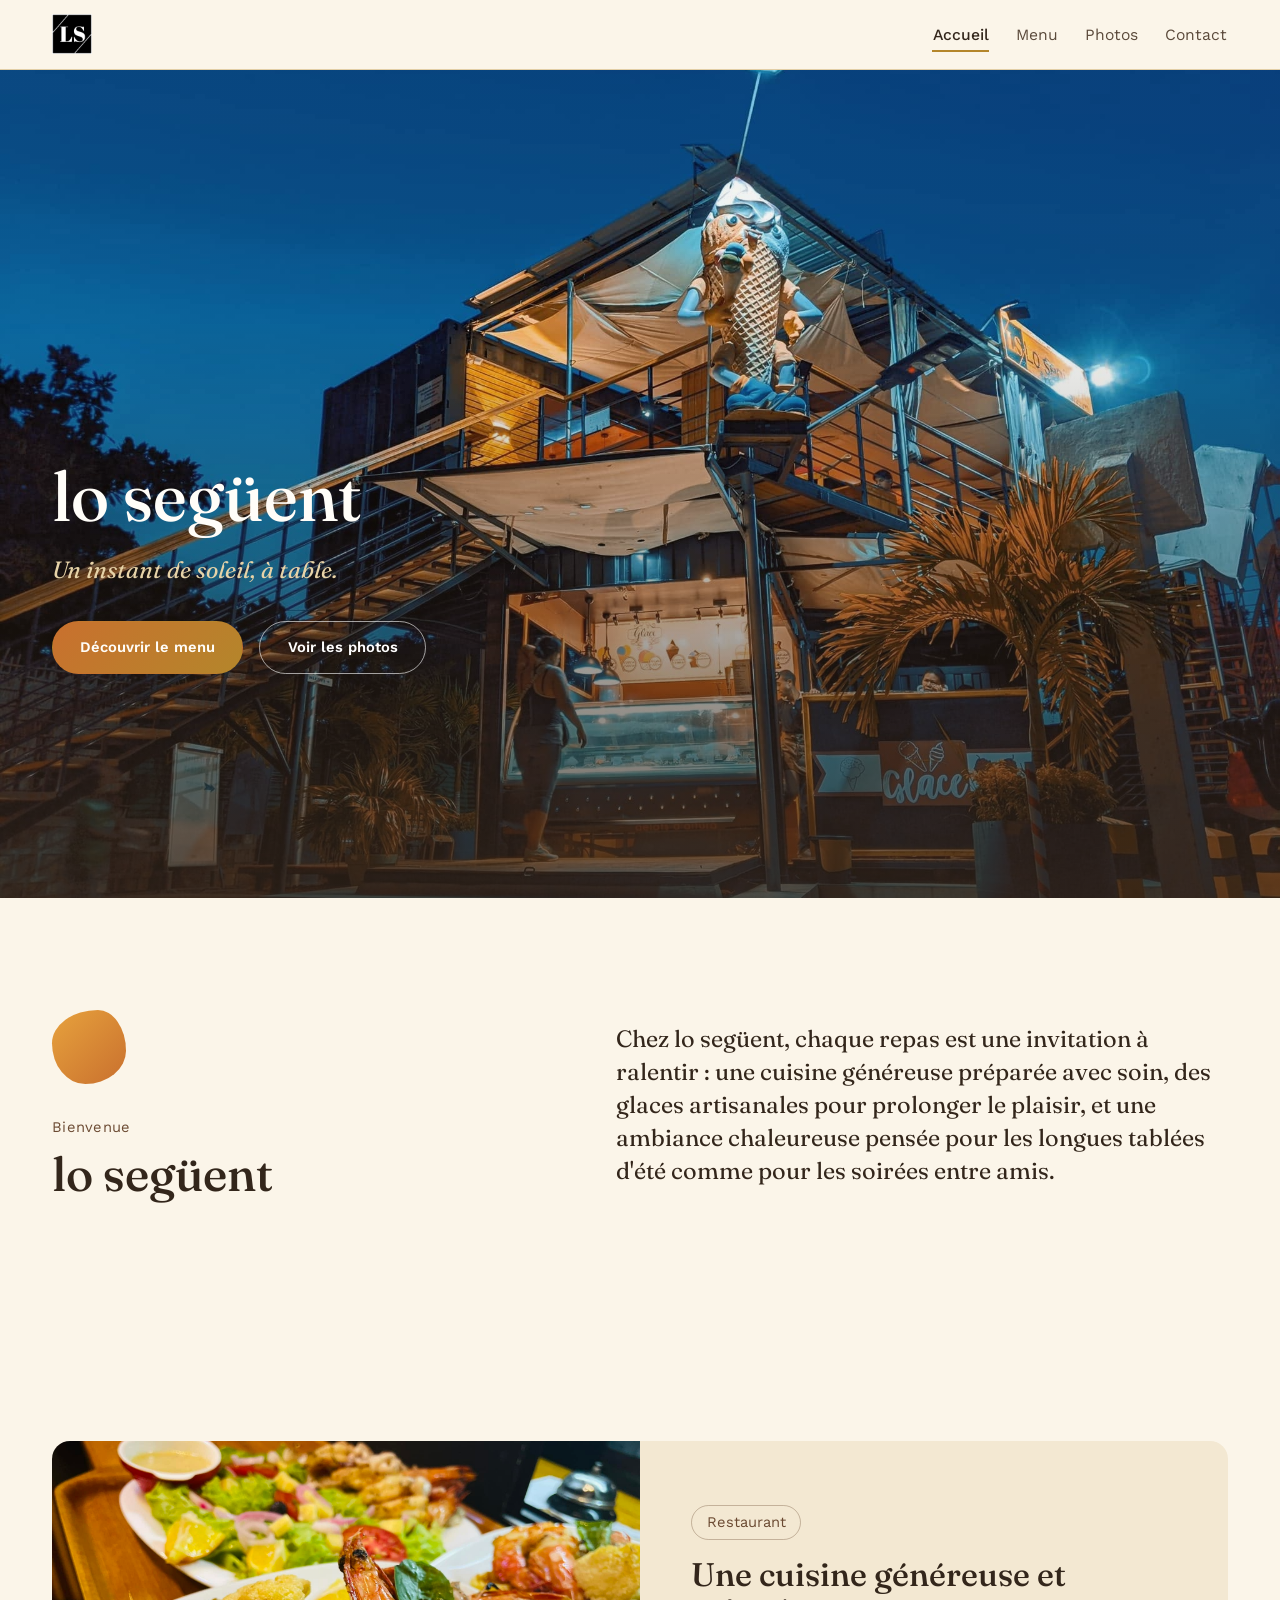
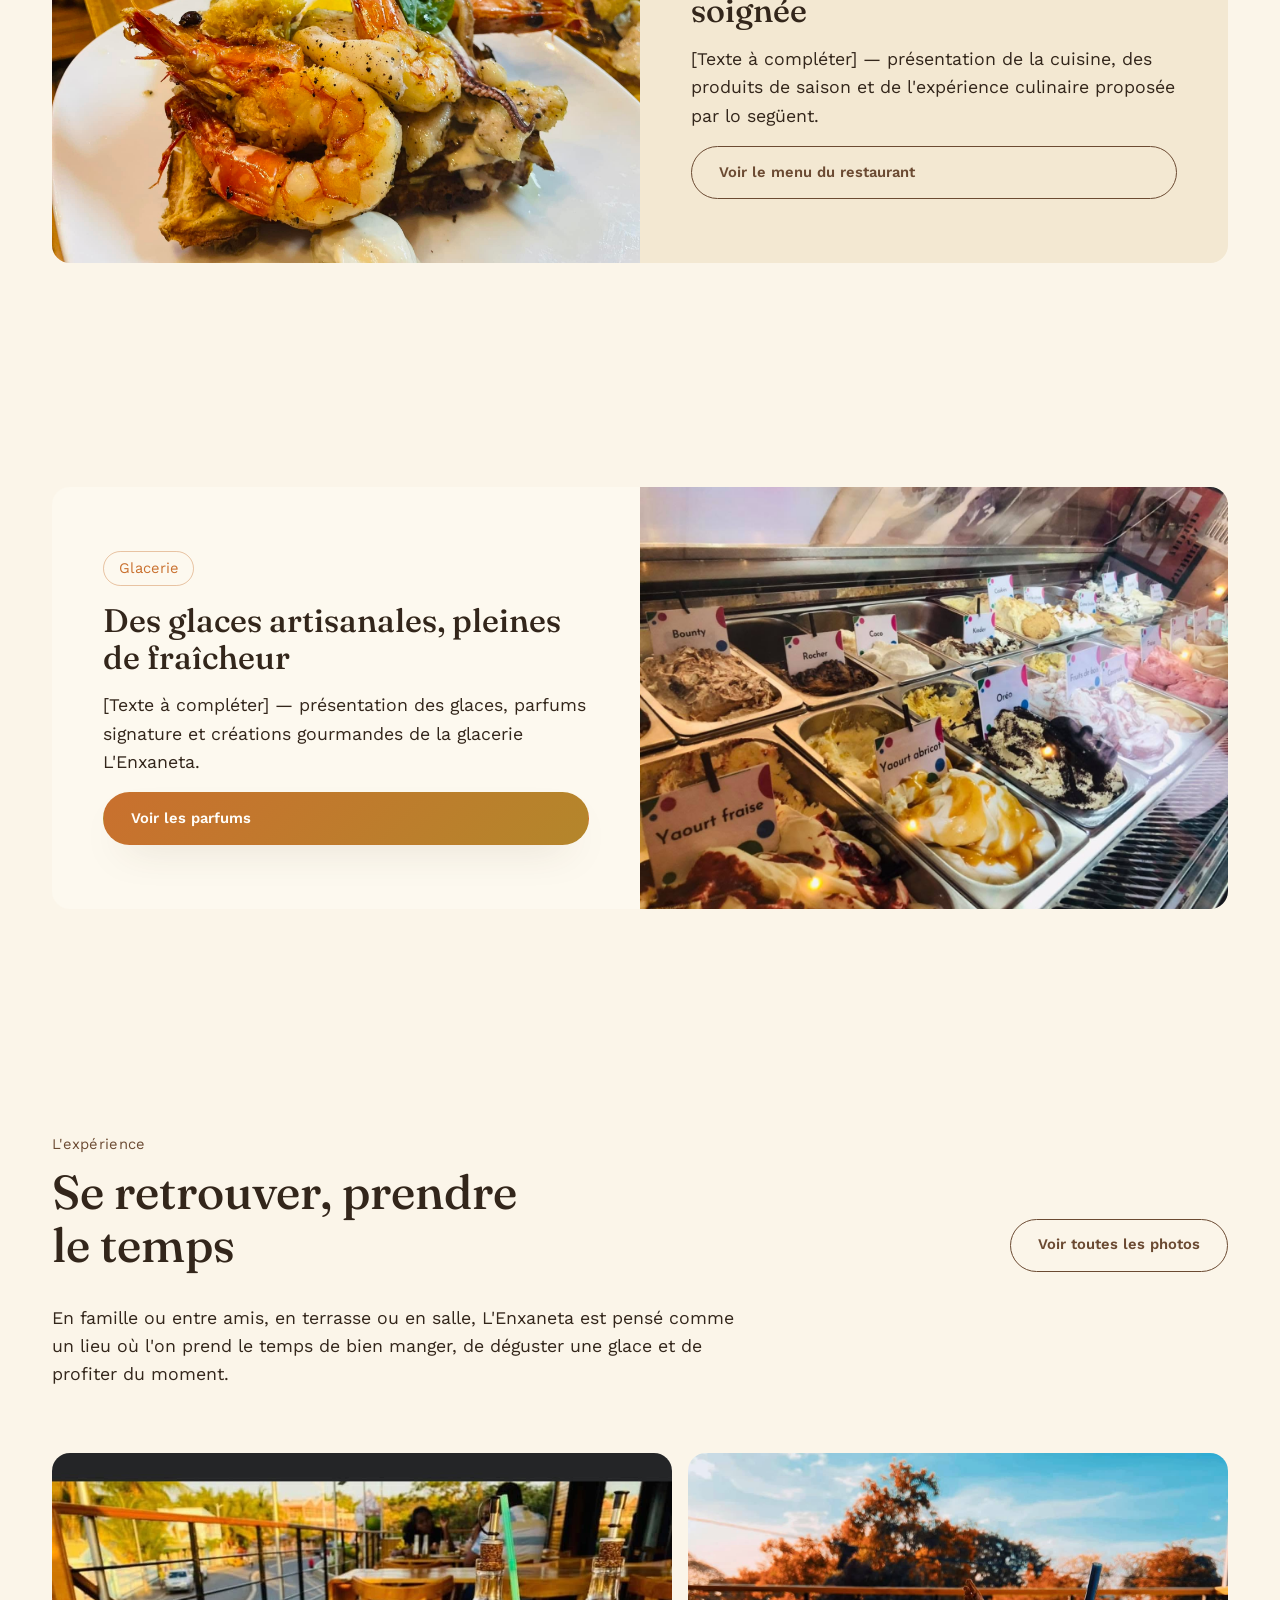
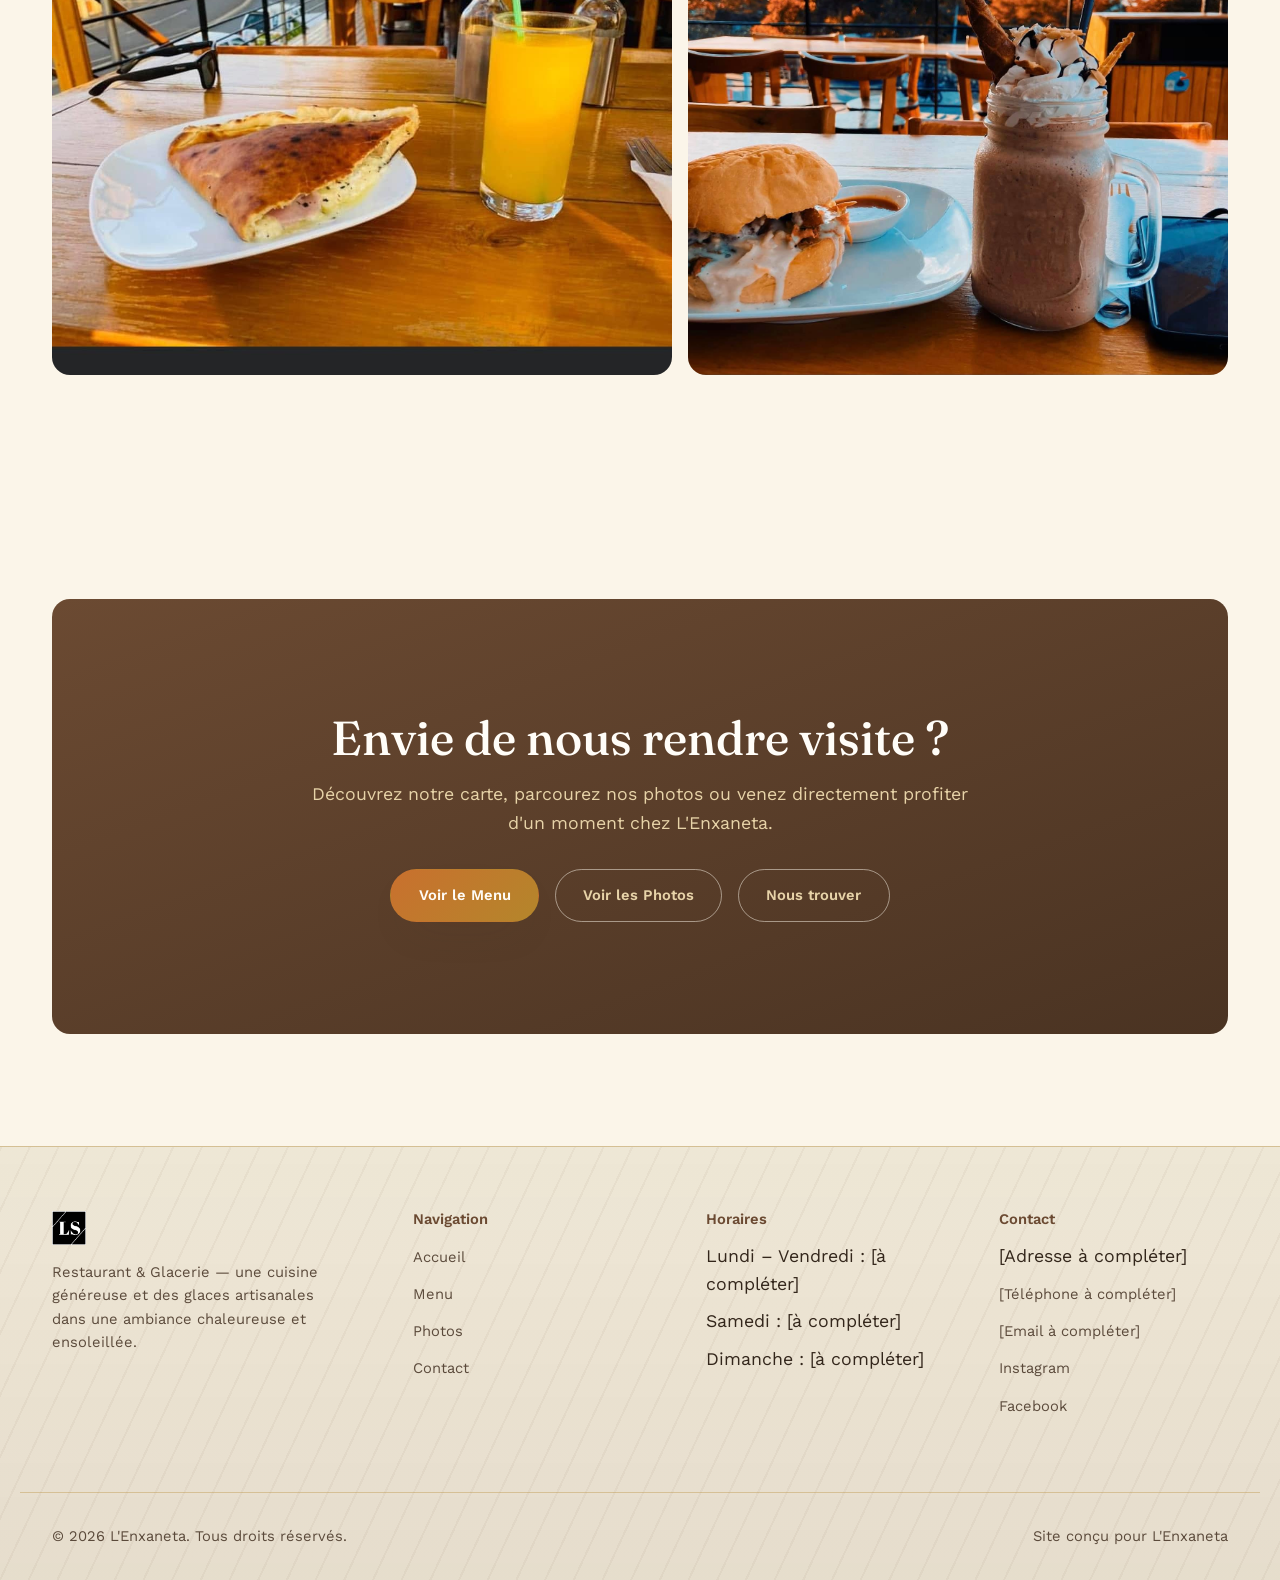
==== index.html @ 3615d5db "v1" ====
<!DOCTYPE html>
<html lang="fr">
<head>
  <meta charset="UTF-8">
  <meta name="viewport" content="width=device-width, initial-scale=1">
  <title>L'Enxaneta — Restaurant & Glacerie</title>
  <meta name="description" content="L'Enxaneta, restaurant et glacerie : cuisine généreuse, glaces artisanales et ambiance chaleureuse et ensoleillée.">
  <link rel="stylesheet" href="assets/css/base.css">
  <link rel="stylesheet" href="assets/css/components.css">
  <link rel="stylesheet" href="assets/css/animations.css">
</head>
<body>

  <div id="navbar"></div>

  <main>
    <div id="hero"></div>
    <div id="intro"></div>
    <div id="restaurantSection"></div>
    <div id="glacerieSection"></div>
    <div id="ambiance"></div>
    <div id="ctaFinal"></div>
  </main>

  <div id="footer"></div>

  <script src="assets/js/data.js"></script>
  <script src="assets/js/layout.js"></script>
  <script src="assets/js/main.js"></script>
  <script src="assets/js/home-render.js"></script>
</body>
</html>
---- assets/css/base.css ----
@import url('https://fonts.googleapis.com/css2?family=Fraunces:ital,opsz,wght@0,9..144,400;0,9..144,500;0,9..144,600;1,9..144,500&family=Work+Sans:wght@400;500;600&display=swap');

* { box-sizing: border-box; }
html { scroll-behavior: smooth; }

body {
  margin: 0;
  background: #FBF5E9;
  color: #33261B;
  font-family: "Work Sans", "Segoe UI", Helvetica, Arial, sans-serif;
  font-size: clamp(1rem, 0.95rem + 0.2vw, 1.125rem);
  line-height: 1.6;
  -webkit-font-smoothing: antialiased;
}

img { max-width: 100%; display: block; }

h1, h2, h3, h4 {
  font-family: "Fraunces", "Iowan Old Style", "Palatino Linotype", Georgia, serif;
  font-weight: 500;
  line-height: 1.12;
  margin: 0 0 1rem;
  color: #33261B;
}
h1 { font-size: clamp(2.8rem, 2.1rem + 2.8vw, 4.6rem); }
h2 { font-size: clamp(2.1rem, 1.7rem + 1.6vw, 3.1rem); }
h3 { font-size: clamp(1.6rem, 1.4rem + 0.8vw, 2.1rem); }
h4 { font-size: clamp(1.25rem, 1.15rem + 0.4vw, 1.5rem); }

p { margin: 0 0 1rem; max-width: 62ch; }
a { color: inherit; text-decoration: none; }

.container {
  max-width: 1240px;
  margin: 0 auto;
  padding: 0 2rem;
}

.eyebrow {
  font-family: "Work Sans", "Segoe UI", Helvetica, Arial, sans-serif;
  font-size: clamp(0.83rem, 0.8rem + 0.15vw, 0.95rem);
  color: #6B4A32;
  letter-spacing: 0.02em;
  margin-bottom: 0.5rem;
}

section { padding: 7rem 0; }
@media (max-width: 640px) {
  section { padding: 4rem 0; }
  .container { padding: 0 1.25rem; }
}

:focus-visible {
  outline: 2px solid #C9702E;
  outline-offset: 3px;
}

@media (prefers-reduced-motion: reduce) {
  *, *::before, *::after {
    animation-duration: 0.001ms !important;
    animation-iteration-count: 1 !important;
    transition-duration: 0.001ms !important;
    scroll-behavior: auto !important;
  }
}

/* =========================================================
   NAVBAR — pas de menu hamburger, liens toujours visibles
   ========================================================= */
.navbar {
  position: sticky;
  top: 0;
  z-index: 100;
  width: 100%;
  background: rgba(251, 245, 233, 0.86);
  backdrop-filter: blur(10px) saturate(1.1);
  border-bottom: 1px solid rgba(180, 134, 43, 0.35);
  transition: box-shadow 220ms cubic-bezier(.22,.61,.36,1), padding 220ms cubic-bezier(.22,.61,.36,1);
}
.navbar.is-scrolled { box-shadow: 0 10px 30px -18px rgba(74,51,34,0.4); }

.navbar__inner {
  max-width: 1240px;
  margin: 0 auto;
  padding: 0.9rem clamp(1rem, 3vw, 2rem);
  display: flex;
  align-items: center;
  justify-content: space-between;
  gap: clamp(0.75rem, 2vw, 2rem);
}

.navbar__logo img { height: clamp(30px, 4vw, 40px); width: auto; }
.navbar__logo { flex: 0 0 auto; }

.navbar__nav {
  display: flex;
  gap: clamp(0.6rem, 2vw, 2rem);
  list-style: none;
  margin: 0;
  padding: 0;
  flex-wrap: nowrap;
}

.navbar__nav a {
  position: relative;
  font-size: clamp(0.78rem, 1.4vw, 0.98rem);
  white-space: nowrap;
  padding: 0.3rem 0.05rem;
  color: #5B4A3B;
  transition: color 220ms cubic-bezier(.22,.61,.36,1);
}
.navbar__nav a::after {
  content: "";
  position: absolute;
  left: 0; right: 100%;
  bottom: -3px;
  height: 1.5px;
  background: #B4862B;
  transition: right 480ms cubic-bezier(.22,.61,.36,1);
}
.navbar__nav a:hover, .navbar__nav a:focus-visible { color: #33261B; }
.navbar__nav a:hover::after, .navbar__nav a:focus-visible::after,
.navbar__nav a.is-active::after { right: 0; }
.navbar__nav a.is-active { color: #33261B; font-weight: 500; }

@media (max-width: 480px) {
  .navbar__nav { gap: 0.55rem; }
  .navbar__nav a { font-size: 0.72rem; }
}

/* =========================================================
   FOOTER
   ========================================================= */
.footer {
  background:
    linear-gradient(180deg, rgba(74,51,34,0.04), rgba(74,51,34,0.09)),
    #F5EEDD;
  border-top: 1px solid rgba(180, 134, 43, 0.35);
  padding: 4rem 0 2rem;
  position: relative;
}
.footer::before {
  content: "";
  position: absolute; inset: 0;
  background: repeating-linear-gradient(115deg, rgba(107,74,50,0.05) 0 2px, transparent 2px 26px);
  pointer-events: none;
}
.footer__grid {
  display: grid;
  grid-template-columns: 1.3fr 1fr 1fr 1fr;
  gap: 4rem;
  position: relative;
}
@media (max-width: 800px) {
  .footer__grid { grid-template-columns: 1fr 1fr; gap: 2rem; }
}
@media (max-width: 480px) {
  .footer__grid { grid-template-columns: 1fr; }
}

.footer__logo img { height: 34px; margin-bottom: 1rem; }
.footer__blurb { color: #5B4A3B; font-size: clamp(0.83rem, 0.8rem + 0.15vw, 0.95rem); max-width: 32ch; }

.footer h4 {
  font-family: "Work Sans", "Segoe UI", Helvetica, Arial, sans-serif;
  font-size: clamp(0.83rem, 0.8rem + 0.15vw, 0.95rem);
  font-weight: 600;
  color: #6B4A32;
  margin-bottom: 0.9rem;
}
.footer ul { list-style: none; margin: 0; padding: 0; }
.footer li { margin-bottom: 0.55rem; }
.footer a { color: #5B4A3B; font-size: clamp(0.83rem, 0.8rem + 0.15vw, 0.95rem); transition: color 220ms; }
.footer a:hover { color: #C9702E; }

.footer__bottom {
  margin-top: 4rem;
  padding-top: 2rem;
  border-top: 1px solid rgba(180, 134, 43, 0.35);
  display: flex;
  justify-content: space-between;
  flex-wrap: wrap;
  gap: 0.5rem;
  font-size: clamp(0.83rem, 0.8rem + 0.15vw, 0.95rem);
  color: #5B4A3B;
  position: relative;
}
---- assets/css/components.css ----
/* =========================================================
   BOUTONS / CTA
   ========================================================= */
.btn {
  display: inline-flex;
  align-items: center;
  gap: 0.6rem;
  padding: 0.85rem 1.7rem;
  border-radius: 999px;
  font-family: "Work Sans", "Segoe UI", Helvetica, Arial, sans-serif;
  font-size: clamp(0.83rem, 0.8rem + 0.15vw, 0.95rem);
  font-weight: 600;
  border: 1px solid transparent;
  cursor: pointer;
  transition: transform 220ms cubic-bezier(.22,.61,.36,1), background 220ms cubic-bezier(.22,.61,.36,1), box-shadow 220ms cubic-bezier(.22,.61,.36,1);
}
.btn:hover { transform: translateY(-2px); }

.btn--solid {
  background: linear-gradient(135deg, #C9702E, #B4862B);
  color: #FFFDF8;
  box-shadow: 0 18px 40px -22px rgba(74, 51, 34, 0.35);
}
.btn--solid:hover { box-shadow: 0 22px 40px -18px rgba(201,112,46,0.55); }

.btn--outline {
  background: transparent;
  border-color: #6B4A32;
  color: #6B4A32;
}
.btn--outline:hover { background: #6B4A32; color: #FFFDF8; }

/* =========================================================
   HERO
   ========================================================= */
.hero {
  position: relative;
  min-height: min(92vh, 900px);
  display: flex;
  align-items: flex-end;
  overflow: hidden;
  padding-top: 0;
}
.hero__media {
  position: absolute; inset: 0;
  background-size: cover;
  background-position: center;
}
.hero__media::after {
  content: "";
  position: absolute; inset: 0;
  background: linear-gradient(0deg, rgba(51,38,27,0.75) 0%, rgba(51,38,27,0.28) 45%, rgba(51,38,27,0.05) 70%);
}
.hero__content {
  position: relative;
  z-index: 2;
  color: #FFFDF8;
  padding: 4rem 2rem 7rem;
  max-width: 1240px;
  margin: 0 auto;
  width: 100%;
}
.hero__logo {
  display: inline-block;
  margin-bottom: 2rem;
  padding: 0.55rem 1rem;
  border-radius: 10px;
  background: rgba(255, 253, 248, 0.88);
  backdrop-filter: blur(6px);
}
.hero__logo img { height: clamp(26px, 3.5vw, 40px); width: auto; display: block; }
.hero__title { font-size: clamp(2.8rem, 2.1rem + 2.8vw, 4.6rem); color: #FFFDF8; max-width: 14ch; }
.hero__tagline { font-size: clamp(1.25rem, 1.15rem + 0.4vw, 1.5rem); color: #E7D3A8; max-width: 34ch; margin-bottom: 2rem; font-family: "Fraunces", "Iowan Old Style", "Palatino Linotype", Georgia, serif; font-style: italic; font-weight: 400; }
.hero__actions { display: flex; gap: 1rem; flex-wrap: wrap; }

/* =========================================================
   INTRO / PRESENTATION
   ========================================================= */
.intro {
  display: grid;
  grid-template-columns: 0.9fr 1.1fr;
  gap: 4rem;
  align-items: center;
}
@media (max-width: 800px) { .intro { grid-template-columns: 1fr; } }
.intro__mark {
  width: 74px; height: 74px;
  border-radius: 62% 38% 55% 45% / 45% 55% 45% 55%;
  background: linear-gradient(135deg, #E7A23D, #C9702E);
  margin-bottom: 2rem;
}
.intro__text { font-size: clamp(1.25rem, 1.15rem + 0.4vw, 1.5rem); font-family: "Fraunces", "Iowan Old Style", "Palatino Linotype", Georgia, serif; font-weight: 400; line-height: 1.4; color: #33261B; }

/* =========================================================
   SECTIONS RESTAURANT / GLACERIE
   Identité proche, nuances distinctes
   ========================================================= */
.split {
  display: grid;
  grid-template-columns: 1fr 1fr;
  gap: 0;
  align-items: stretch;
  border-radius: 18px;
  overflow: hidden;
}
@media (max-width: 860px) { .split { grid-template-columns: 1fr; } }
.split--reverse { direction: rtl; }
.split--reverse > * { direction: ltr; }

.split__media { position: relative; min-height: 420px; background-size: cover; background-position: center; }
.split__text {
  padding: 4rem clamp(1.5rem, 4vw, 4rem);
  display: flex;
  flex-direction: column;
  justify-content: center;
}
.split__text--resto { background: #F3E8D2; }
.split__text--ice { background: #FDF9EF; }

.tag {
  display: inline-block;
  font-size: clamp(0.83rem, 0.8rem + 0.15vw, 0.95rem);
  color: #6B4A32;
  border: 1px solid rgba(107,74,50,0.35);
  border-radius: 999px;
  padding: 0.3rem 0.9rem;
  margin-bottom: 1rem;
  width: fit-content;
}
.tag--ice { color: #C9702E; border-color: rgba(201,112,46,0.4); }

/* =========================================================
   AMBIANCE — mosaïque asymétrique
   ========================================================= */
.mosaic {
  display: grid;
  grid-template-columns: 1.15fr 1fr;
  grid-template-rows: minmax(360px, 58vh);
  gap: 1rem;
}
.mosaic > div { border-radius: 18px; overflow: hidden; position: relative; }
.mosaic__img { width: 100%; height: 100%; background-size: cover; background-position: center; transition: transform 480ms cubic-bezier(.22,.61,.36,1); }
.mosaic > div:hover .mosaic__img { transform: scale(1.045); }
@media (max-width: 720px) {
  .mosaic { grid-template-columns: 1fr; grid-template-rows: 260px 260px; }
}

/* =========================================================
   CTA FINAL
   ========================================================= */
.cta-final {
  text-align: center;
  background: linear-gradient(160deg, #6B4A32, #4A3322);
  color: #FFFDF8;
  border-radius: 18px;
  padding: 7rem 2rem;
}
.cta-final h2 { color: #FFFDF8; }
.cta-final p { color: #E7D3A8; margin-left: auto; margin-right: auto; }
.cta-final .actions { display: flex; justify-content: center; gap: 1rem; flex-wrap: wrap; margin-top: 2rem; }
.cta-final .btn--outline { color: #E7D3A8; border-color: rgba(251,245,233,0.5); }
.cta-final .btn--outline:hover { background: #E7D3A8; color: #4A3322; }

/* =========================================================
   MENU — page
   ========================================================= */
.menu-tabs {
  display: flex;
  gap: 0.6rem;
  flex-wrap: wrap;
  margin-bottom: 4rem;
}
.menu-tab {
  padding: 0.6rem 1.3rem;
  border-radius: 999px;
  border: 1px solid rgba(107,74,50,0.3);
  font-size: clamp(0.83rem, 0.8rem + 0.15vw, 0.95rem);
  color: #5B4A3B;
  background: transparent;
  cursor: pointer;
  transition: all 220ms cubic-bezier(.22,.61,.36,1);
}
.menu-tab.is-active, .menu-tab:hover { background: #6B4A32; color: #FFFDF8; border-color: #6B4A32; }

.menu-category { margin-bottom: 7rem; }
.menu-category__head {
  display: flex;
  align-items: baseline;
  justify-content: space-between;
  border-bottom: 1px solid rgba(180, 134, 43, 0.35);
  padding-bottom: 1rem;
  margin-bottom: 2rem;
}
.menu-category__head p { margin: 0; color: #5B4A3B; font-size: clamp(0.83rem, 0.8rem + 0.15vw, 0.95rem); }

.menu-grid { display: grid; grid-template-columns: repeat(2, 1fr); gap: 0.5rem 2.5rem; }
@media (max-width: 720px) { .menu-grid { grid-template-columns: 1fr; } }

.menu-item {
  display: flex;
  gap: 1rem;
  padding: 1rem 0;
  border-bottom: 1px dashed rgba(107,74,50,0.22);
}
.menu-item__photo { width: 64px; height: 64px; border-radius: 6px; object-fit: cover; flex: 0 0 auto; }
.menu-item__body { flex: 1; min-width: 0; }
.menu-item__row { display: flex; justify-content: space-between; gap: 1rem; align-items: baseline; }
.menu-item__name { font-family: "Fraunces", "Iowan Old Style", "Palatino Linotype", Georgia, serif; font-size: clamp(1rem, 0.95rem + 0.2vw, 1.125rem); color: #33261B; }
.menu-item__price { font-family: "Fraunces", "Iowan Old Style", "Palatino Linotype", Georgia, serif; font-size: clamp(1rem, 0.95rem + 0.2vw, 1.125rem); color: #B4862B; white-space: nowrap; }
.menu-item__desc { color: #5B4A3B; font-size: clamp(0.83rem, 0.8rem + 0.15vw, 0.95rem); margin: 0.2rem 0 0; }

/* =========================================================
   GALERIE — page Photos
   ========================================================= */
.gallery {
  columns: 4 260px;
  column-gap: 1rem;
}
.gallery figure {
  margin: 0 0 1rem;
  break-inside: avoid;
  border-radius: 18px;
  overflow: hidden;
  position: relative;
  cursor: zoom-in;
}
.gallery img { width: 100%; display: block; transition: transform 480ms cubic-bezier(.22,.61,.36,1), filter 480ms cubic-bezier(.22,.61,.36,1); }
.gallery figure:hover img { transform: scale(1.04); }
.gallery figcaption {
  position: absolute; left: 0; right: 0; bottom: 0;
  padding: 1.6rem 1rem 0.8rem;
  background: linear-gradient(0deg, rgba(51,38,27,0.75), transparent);
  color: #FFFDF8;
  font-size: clamp(0.83rem, 0.8rem + 0.15vw, 0.95rem);
  opacity: 0;
  transform: translateY(6px);
  transition: all 220ms cubic-bezier(.22,.61,.36,1);
}
.gallery figure:hover figcaption { opacity: 1; transform: translateY(0); }

.lightbox {
  position: fixed; inset: 0; z-index: 200;
  background: rgba(51,38,27,0.92);
  display: none;
  align-items: center; justify-content: center;
  padding: 2rem;
}
.lightbox.is-open { display: flex; }
.lightbox img { max-width: min(90vw, 1100px); max-height: 85vh; border-radius: 6px; }
.lightbox__close {
  position: absolute; top: 2rem; right: 2rem;
  color: #FFFDF8; background: none; border: 1px solid rgba(255,255,255,0.4);
  border-radius: 999px; width: 42px; height: 42px; cursor: pointer; font-size: 1.1rem;
}

/* =========================================================
   CONTACT / INFOS
   ========================================================= */
.contact-grid { display: grid; grid-template-columns: 1fr 1fr; gap: 4rem; align-items: start; }
@media (max-width: 860px) { .contact-grid { grid-template-columns: 1fr; } }

.info-card {
  background: #FFFDF8;
  border: 1px solid rgba(180, 134, 43, 0.35);
  border-radius: 18px;
  padding: 2rem;
  margin-bottom: 2rem;
}
.info-card h3 { font-size: clamp(1.25rem, 1.15rem + 0.4vw, 1.5rem); margin-bottom: 0.8rem; }
.info-card dl { margin: 0; }
.info-card dt { font-size: clamp(0.83rem, 0.8rem + 0.15vw, 0.95rem); color: #6B4A32; margin-top: 0.7rem; }
.info-card dd { margin: 0.1rem 0 0; color: #33261B; }

.social-row { display: flex; gap: 0.8rem; margin-top: 1rem; flex-wrap: wrap; }
.social-row a {
  padding: 0.5rem 1rem;
  border: 1px solid rgba(107,74,50,0.3);
  border-radius: 999px;
  font-size: clamp(0.83rem, 0.8rem + 0.15vw, 0.95rem);
  transition: all 220ms;
}
.social-row a:hover { background: #6B4A32; color: #FFFDF8; }

.map-frame { border-radius: 18px; overflow: hidden; border: 1px solid rgba(180, 134, 43, 0.35); }

.hours-table { width: 100%; border-collapse: collapse; }
.hours-table td { padding: 0.4rem 0; border-bottom: 1px dashed rgba(107,74,50,0.2); font-size: clamp(0.83rem, 0.8rem + 0.15vw, 0.95rem); }
.hours-table td:last-child { text-align: right; color: #5B4A3B; }

.placeholder-note {
  font-size: clamp(0.83rem, 0.8rem + 0.15vw, 0.95rem);
  color: #C9702E;
  background: rgba(201,112,46,0.08);
  border: 1px dashed rgba(201,112,46,0.4);
  border-radius: 6px;
  padding: 0.7rem 1rem;
  margin-top: 1rem;
}
---- assets/css/animations.css ----
/* =========================================================
   ANIMATIONS — subtiles et premium uniquement
   ========================================================= */

[data-reveal] {
  opacity: 0;
  transform: translateY(18px);
  transition: opacity 900ms cubic-bezier(.22,.61,.36,1), transform 900ms cubic-bezier(.22,.61,.36,1);
}
[data-reveal].is-visible {
  opacity: 1;
  transform: translateY(0);
}

[data-reveal-group] > * { transition-delay: calc(var(--i, 0) * 90ms); }

.hero__logo, .hero__title, .hero__tagline, .hero__actions {
  opacity: 0;
  animation: hero-in 900ms cubic-bezier(.22,.61,.36,1) forwards;
}
.hero__logo { animation-delay: 80ms; }
.hero__title { animation-delay: 220ms; }
.hero__tagline { animation-delay: 380ms; }
.hero__actions { animation-delay: 520ms; }

@keyframes hero-in {
  from { opacity: 0; transform: translateY(14px); }
  to   { opacity: 1; transform: translateY(0); }
}

@media (prefers-reduced-motion: reduce) {
  [data-reveal] { opacity: 1; transform: none; }
  .hero__logo, .hero__title, .hero__tagline, .hero__actions { opacity: 1; animation: none; }
}
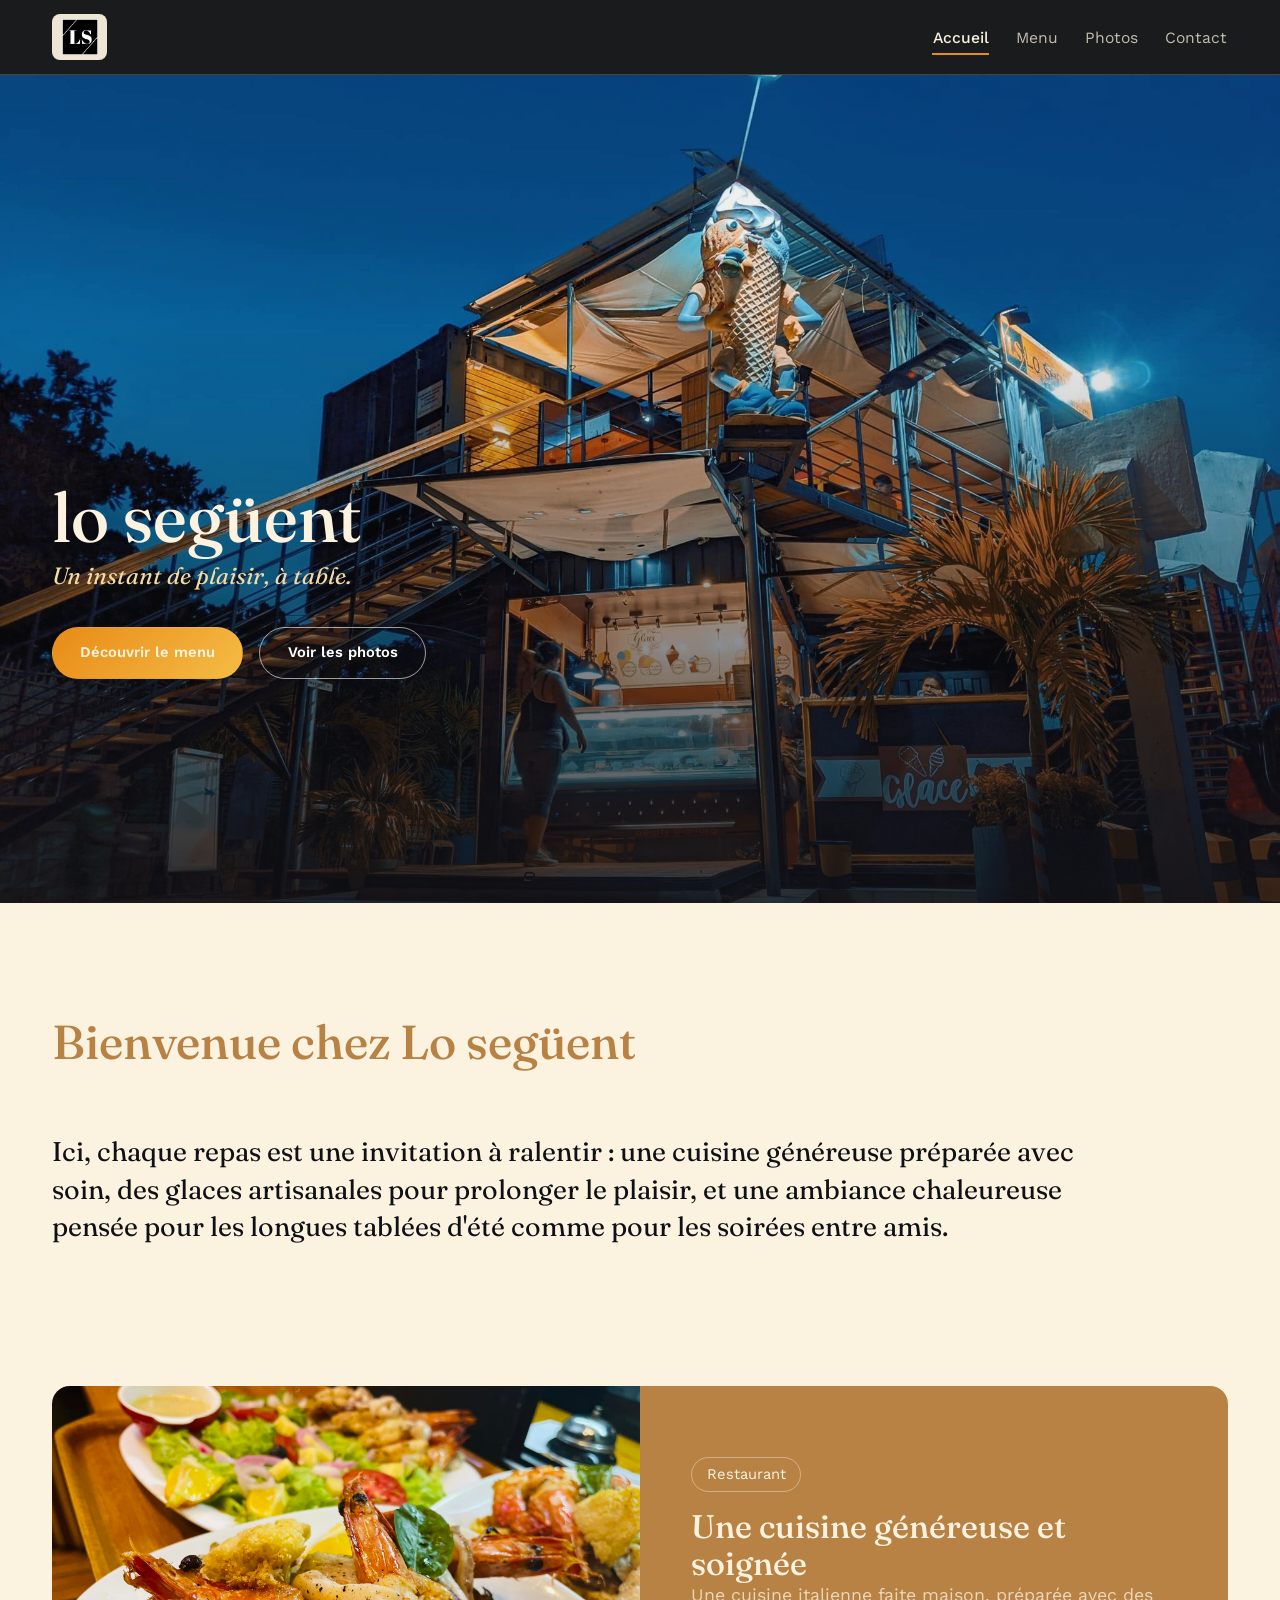
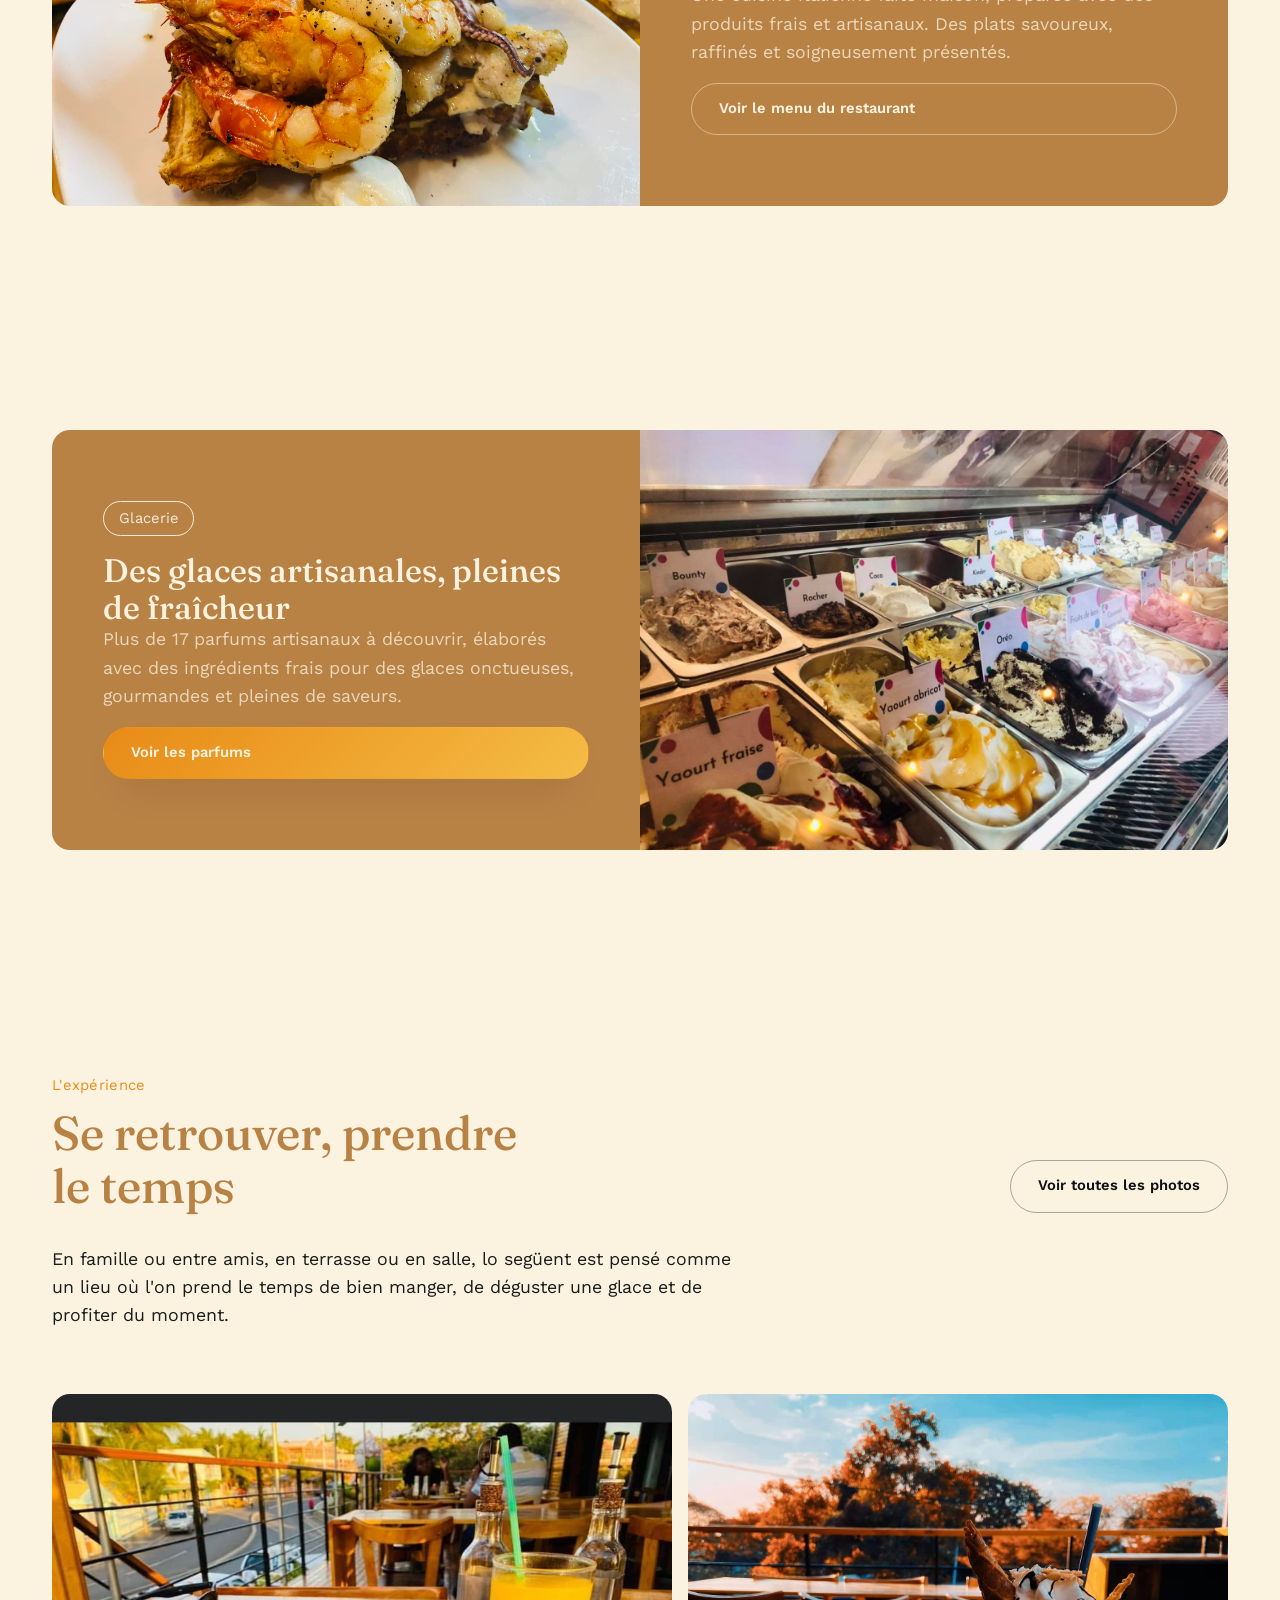
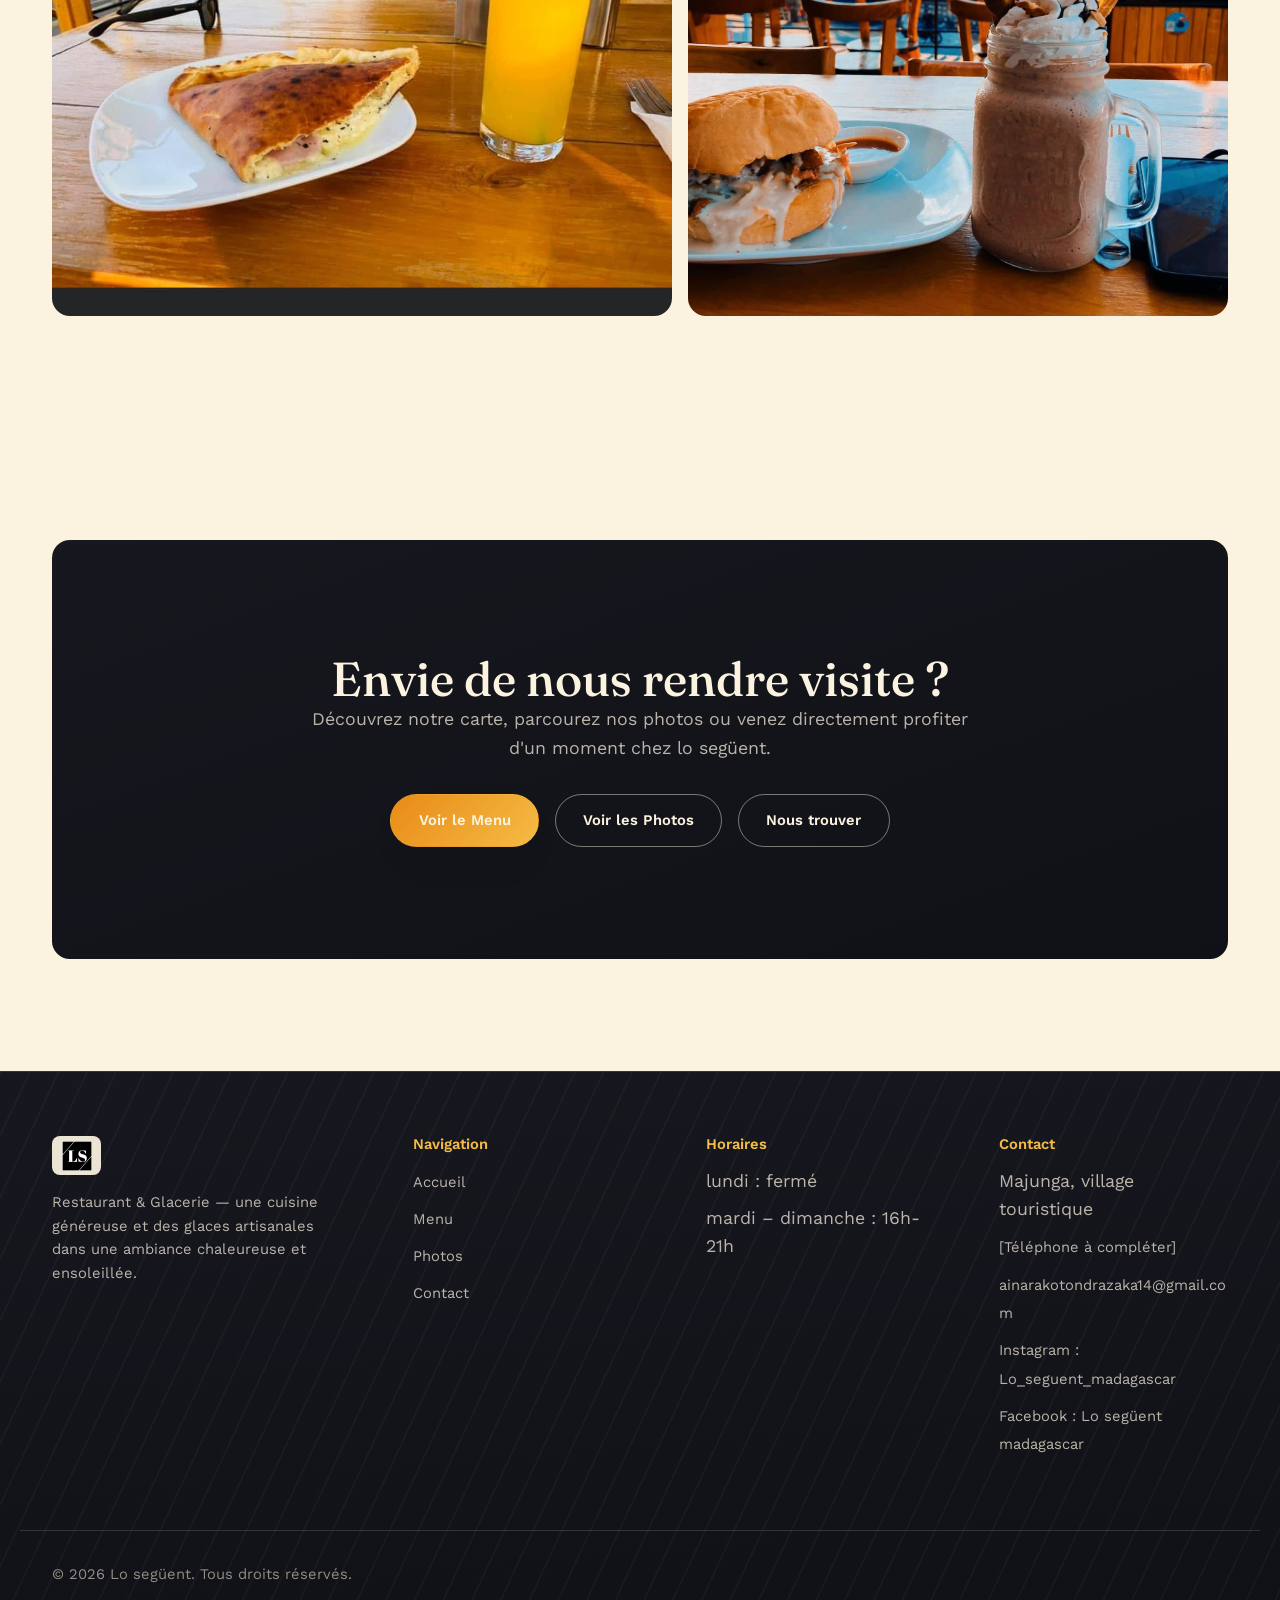
==== commit a8b292f1: "VF demo" ====
--- a/index.html
+++ b/index.html
@@ -3,8 +3,8 @@
 <head>
   <meta charset="UTF-8">
   <meta name="viewport" content="width=device-width, initial-scale=1">
-  <title>L'Enxaneta — Restaurant & Glacerie</title>
-  <meta name="description" content="L'Enxaneta, restaurant et glacerie : cuisine généreuse, glaces artisanales et ambiance chaleureuse et ensoleillée.">
+  <title>Lo següent— Restaurant & Glacerie</title>
+  <meta name="description" content="Lo següent, restaurant et glacerie : cuisine généreuse, glaces artisanales et ambiance chaleureuse et ensoleillée.">
   <link rel="stylesheet" href="assets/css/base.css">
   <link rel="stylesheet" href="assets/css/components.css">
   <link rel="stylesheet" href="assets/css/animations.css">
--- a/assets/css/base.css
+++ b/assets/css/base.css
@@ -1,45 +1,62 @@
 @import url('https://fonts.googleapis.com/css2?family=Fraunces:ital,opsz,wght@0,9..144,400;0,9..144,500;0,9..144,600;1,9..144,500&family=Work+Sans:wght@400;500;600&display=swap');
 
-* { box-sizing: border-box; }
-html { scroll-behavior: smooth; }
+/* =========================================================
+   PALETTE — répartition conseillée
+   ---------------------------------------------------------
+   45 %  Crème vanillé ....... #FBF3E0  (fond dominant)
+   25 %  Noir profond ........ #101116  (navbar, footer, hero,
+                                          CTA, panneau Restaurant)
+   20 %  Orange chaleureux ... #E88B17  (accent principal :
+                                          boutons, tags, liens)
+    7 %  Or doré ............. #F5BC45  (accent secondaire :
+                                          survols, dégradés)
+    3 %  Bleu glacier ........ #36B5D0  (touche rare, réservée
+                                          à la Glacerie)
+   ========================================================= */
+
+*, *::before, *::after { box-sizing: border-box; }
+html { scroll-behavior: smooth; overflow-x: hidden; }
 
 body {
   margin: 0;
-  background: #FBF5E9;
-  color: #33261B;
+  background: #FBF3E0;
+  color: #191B1C;
   font-family: "Work Sans", "Segoe UI", Helvetica, Arial, sans-serif;
   font-size: clamp(1rem, 0.95rem + 0.2vw, 1.125rem);
   line-height: 1.6;
   -webkit-font-smoothing: antialiased;
-}
-
-img { max-width: 100%; display: block; }
+  overflow-x: hidden;
+  width: 100%;
+}
+
+img, iframe, video, svg { max-width: 100%; display: block; }
 
 h1, h2, h3, h4 {
   font-family: "Fraunces", "Iowan Old Style", "Palatino Linotype", Georgia, serif;
   font-weight: 500;
   line-height: 1.12;
-  margin: 0 0 1rem;
-  color: #33261B;
+  margin: 0 0 0rem;
+  color: #B98245;
 }
 h1 { font-size: clamp(2.8rem, 2.1rem + 2.8vw, 4.6rem); }
 h2 { font-size: clamp(2.1rem, 1.7rem + 1.6vw, 3.1rem); }
 h3 { font-size: clamp(1.6rem, 1.4rem + 0.8vw, 2.1rem); }
 h4 { font-size: clamp(1.25rem, 1.15rem + 0.4vw, 1.5rem); }
 
-p { margin: 0 0 1rem; max-width: 62ch; }
-a { color: inherit; text-decoration: none; }
+p { margin: 0 0 1rem; max-width: 62ch; overflow-wrap: break-word; }
+a { color: inherit; text-decoration: none; overflow-wrap: break-word; }
 
 .container {
   max-width: 1240px;
   margin: 0 auto;
   padding: 0 2rem;
+  width: 100%;
 }
 
 .eyebrow {
   font-family: "Work Sans", "Segoe UI", Helvetica, Arial, sans-serif;
   font-size: clamp(0.83rem, 0.8rem + 0.15vw, 0.95rem);
-  color: #6B4A32;
+  color: #E88B17;
   letter-spacing: 0.02em;
   margin-bottom: 0.5rem;
 }
@@ -51,9 +68,14 @@
 }
 
 :focus-visible {
-  outline: 2px solid #C9702E;
+  outline: 2px solid #E88B17;
   outline-offset: 3px;
 }
+
+/* Patch : ces pages ont un style inline color:#5B4A3B codé en dur dans le
+   HTML (hérité d'un ancien thème), qui ne correspond plus à la palette
+   actuelle. On le surcharge ici puisque seuls les CSS sont à modifier. */
+p[style*="#5B4A3B"] { color: rgba(16,17,22,0.62) !important; }
 
 @media (prefers-reduced-motion: reduce) {
   *, *::before, *::after {
@@ -63,7 +85,6 @@
     scroll-behavior: auto !important;
   }
 }
-
 /* =========================================================
    NAVBAR — pas de menu hamburger, liens toujours visibles
    ========================================================= */
@@ -72,12 +93,12 @@
   top: 0;
   z-index: 100;
   width: 100%;
-  background: rgba(251, 245, 233, 0.86);
+  background: #191B1C;
   backdrop-filter: blur(10px) saturate(1.1);
-  border-bottom: 1px solid rgba(180, 134, 43, 0.35);
+  border-bottom: 1px solid rgba(245, 188, 69, 0.25);
   transition: box-shadow 220ms cubic-bezier(.22,.61,.36,1), padding 220ms cubic-bezier(.22,.61,.36,1);
 }
-.navbar.is-scrolled { box-shadow: 0 10px 30px -18px rgba(74,51,34,0.4); }
+.navbar.is-scrolled { box-shadow: 0 10px 30px -18px rgba(0,0,0,0.55); }
 
 .navbar__inner {
   max-width: 1240px;
@@ -89,8 +110,14 @@
   gap: clamp(0.75rem, 2vw, 2rem);
 }
 
-.navbar__logo img { height: clamp(30px, 4vw, 40px); width: auto; }
-.navbar__logo { flex: 0 0 auto; }
+.navbar__logo {
+  flex: 0 0 auto;
+  display: inline-flex;
+  padding: 0.3rem 0.6rem;
+  border-radius: 8px;
+  background: rgba(251, 243, 224, 0.94);
+}
+.navbar__logo img { height: clamp(26px, 3.6vw, 36px); width: auto; display: block; }
 
 .navbar__nav {
   display: flex;
@@ -106,7 +133,7 @@
   font-size: clamp(0.78rem, 1.4vw, 0.98rem);
   white-space: nowrap;
   padding: 0.3rem 0.05rem;
-  color: #5B4A3B;
+  color: rgba(251,243,224,0.75);
   transition: color 220ms cubic-bezier(.22,.61,.36,1);
 }
 .navbar__nav a::after {
@@ -115,13 +142,13 @@
   left: 0; right: 100%;
   bottom: -3px;
   height: 1.5px;
-  background: #B4862B;
+  background: #E88B17;
   transition: right 480ms cubic-bezier(.22,.61,.36,1);
 }
-.navbar__nav a:hover, .navbar__nav a:focus-visible { color: #33261B; }
+.navbar__nav a:hover, .navbar__nav a:focus-visible { color: #FBF3E0; }
 .navbar__nav a:hover::after, .navbar__nav a:focus-visible::after,
 .navbar__nav a.is-active::after { right: 0; }
-.navbar__nav a.is-active { color: #33261B; font-weight: 500; }
+.navbar__nav a.is-active { color: #FBF3E0; font-weight: 500; }
 
 @media (max-width: 480px) {
   .navbar__nav { gap: 0.55rem; }
@@ -132,17 +159,15 @@
    FOOTER
    ========================================================= */
 .footer {
-  background:
-    linear-gradient(180deg, rgba(74,51,34,0.04), rgba(74,51,34,0.09)),
-    #F5EEDD;
-  border-top: 1px solid rgba(180, 134, 43, 0.35);
+  background: linear-gradient(175deg, #17181F 0%, #101116 100%);
+  border-top: 1px solid rgba(245, 188, 69, 0.2);
   padding: 4rem 0 2rem;
   position: relative;
 }
 .footer::before {
   content: "";
   position: absolute; inset: 0;
-  background: repeating-linear-gradient(115deg, rgba(107,74,50,0.05) 0 2px, transparent 2px 26px);
+  background: repeating-linear-gradient(115deg, rgba(251,243,224,0.03) 0 2px, transparent 2px 26px);
   pointer-events: none;
 }
 .footer__grid {
@@ -151,6 +176,7 @@
   gap: 4rem;
   position: relative;
 }
+.footer__grid > * { min-width: 0; }
 @media (max-width: 800px) {
   .footer__grid { grid-template-columns: 1fr 1fr; gap: 2rem; }
 }
@@ -158,30 +184,37 @@
   .footer__grid { grid-template-columns: 1fr; }
 }
 
-.footer__logo img { height: 34px; margin-bottom: 1rem; }
-.footer__blurb { color: #5B4A3B; font-size: clamp(0.83rem, 0.8rem + 0.15vw, 0.95rem); max-width: 32ch; }
+.footer__logo {
+  display: inline-flex;
+  padding: 0.3rem 0.6rem;
+  border-radius: 8px;
+  background: rgba(251, 243, 224, 0.94);
+  margin-bottom: 1rem;
+}
+.footer__logo img { height: 30px; display: block; }
+.footer__blurb { color: rgba(251,243,224,0.72); font-size: clamp(0.83rem, 0.8rem + 0.15vw, 0.95rem); max-width: 32ch; }
 
 .footer h4 {
   font-family: "Work Sans", "Segoe UI", Helvetica, Arial, sans-serif;
   font-size: clamp(0.83rem, 0.8rem + 0.15vw, 0.95rem);
   font-weight: 600;
-  color: #6B4A32;
+  color: #F5BC45;
   margin-bottom: 0.9rem;
 }
 .footer ul { list-style: none; margin: 0; padding: 0; }
-.footer li { margin-bottom: 0.55rem; }
-.footer a { color: #5B4A3B; font-size: clamp(0.83rem, 0.8rem + 0.15vw, 0.95rem); transition: color 220ms; }
-.footer a:hover { color: #C9702E; }
+.footer li { margin-bottom: 0.55rem; color: rgba(251,243,224,0.72); word-break: break-word; }
+.footer a { color: rgba(251,243,224,0.72); font-size: clamp(0.83rem, 0.8rem + 0.15vw, 0.95rem); transition: color 220ms; word-break: break-word; }
+.footer a:hover { color: #E88B17; }
 
 .footer__bottom {
   margin-top: 4rem;
   padding-top: 2rem;
-  border-top: 1px solid rgba(180, 134, 43, 0.35);
+  border-top: 1px solid rgba(251, 243, 224, 0.14);
   display: flex;
   justify-content: space-between;
   flex-wrap: wrap;
   gap: 0.5rem;
   font-size: clamp(0.83rem, 0.8rem + 0.15vw, 0.95rem);
-  color: #5B4A3B;
-  position: relative;
-}
+  color: rgba(251,243,224,0.55);
+  position: relative;
+}
--- a/assets/css/components.css
+++ b/assets/css/components.css
@@ -17,18 +17,21 @@
 .btn:hover { transform: translateY(-2px); }
 
 .btn--solid {
-  background: linear-gradient(135deg, #C9702E, #B4862B);
-  color: #FFFDF8;
-  box-shadow: 0 18px 40px -22px rgba(74, 51, 34, 0.35);
-}
-.btn--solid:hover { box-shadow: 0 22px 40px -18px rgba(201,112,46,0.55); }
-
+  background: linear-gradient(135deg, #E88B17, #F5BC45);
+  color: #FBF3E0;
+  box-shadow: 0 18px 40px -22px rgba(16,17,22,0.45);
+}
+.btn--solid:hover { box-shadow: 0 22px 40px -18px rgba(232,139,23,0.5); }
+
+/* Par défaut le fond dominant du site est crème (clair) : le bouton
+   "outline" est donc sombre par défaut. Les zones en noir profond
+   (Restaurant, CTA finale) ont leur propre variante claire plus bas. */
 .btn--outline {
   background: transparent;
-  border-color: #6B4A32;
-  color: #6B4A32;
-}
-.btn--outline:hover { background: #6B4A32; color: #FFFDF8; }
+  border-color: rgba(16,17,22,0.35);
+  color: #101116;
+}
+.btn--outline:hover { background: #101116; color: #FBF3E0; }
 
 /* =========================================================
    HERO
@@ -49,12 +52,12 @@
 .hero__media::after {
   content: "";
   position: absolute; inset: 0;
-  background: linear-gradient(0deg, rgba(51,38,27,0.75) 0%, rgba(51,38,27,0.28) 45%, rgba(51,38,27,0.05) 70%);
+  background: linear-gradient(0deg, rgba(16,17,22,0.82) 0%, rgba(16,17,22,0.32) 45%, rgba(16,17,22,0.06) 70%);
 }
 .hero__content {
   position: relative;
   z-index: 2;
-  color: #FFFDF8;
+  color: #FBF3E0;
   padding: 4rem 2rem 7rem;
   max-width: 1240px;
   margin: 0 auto;
@@ -65,12 +68,12 @@
   margin-bottom: 2rem;
   padding: 0.55rem 1rem;
   border-radius: 10px;
-  background: rgba(255, 253, 248, 0.88);
+  background: rgba(251, 243, 224, 0.9);
   backdrop-filter: blur(6px);
 }
 .hero__logo img { height: clamp(26px, 3.5vw, 40px); width: auto; display: block; }
-.hero__title { font-size: clamp(2.8rem, 2.1rem + 2.8vw, 4.6rem); color: #FFFDF8; max-width: 14ch; }
-.hero__tagline { font-size: clamp(1.25rem, 1.15rem + 0.4vw, 1.5rem); color: #E7D3A8; max-width: 34ch; margin-bottom: 2rem; font-family: "Fraunces", "Iowan Old Style", "Palatino Linotype", Georgia, serif; font-style: italic; font-weight: 400; }
+.hero__title { font-size: clamp(2.8rem, 2.1rem + 2.8vw, 4.6rem); color: #FBF3E0; max-width: 14ch; }
+.hero__tagline { font-size: clamp(1.25rem, 1.15rem + 0.4vw, 1.5rem); color: #F5D9A3; max-width: 34ch; margin-bottom: 2rem; font-family: "Fraunces", "Iowan Old Style", "Palatino Linotype", Georgia, serif; font-style: italic; font-weight: 400; }
 .hero__actions { display: flex; gap: 1rem; flex-wrap: wrap; }
 
 /* =========================================================
@@ -78,27 +81,31 @@
    ========================================================= */
 .intro {
   display: grid;
-  grid-template-columns: 0.9fr 1.1fr;
+  grid-template-columns: 1fr;
   gap: 4rem;
   align-items: center;
+  margin-bottom: -100px; /* pour que le bloc suivant (split) remonte un peu et se superpose */
 }
 @media (max-width: 800px) { .intro { grid-template-columns: 1fr; } }
 .intro__mark {
   width: 74px; height: 74px;
   border-radius: 62% 38% 55% 45% / 45% 55% 45% 55%;
-  background: linear-gradient(135deg, #E7A23D, #C9702E);
+  background: linear-gradient(135deg, #E88B17, #F5BC45);
   margin-bottom: 2rem;
 }
-.intro__text { font-size: clamp(1.25rem, 1.15rem + 0.4vw, 1.5rem); font-family: "Fraunces", "Iowan Old Style", "Palatino Linotype", Georgia, serif; font-weight: 400; line-height: 1.4; color: #33261B; }
+.intro__text { font-size: 27px; font-family: "Fraunces", "Iowan Old Style", "Palatino Linotype", Georgia, serif; font-weight: 400; line-height: 1.4; color: #101116; }
 
 /* =========================================================
    SECTIONS RESTAURANT / GLACERIE
-   Identité proche, nuances distinctes
+   Restaurant : noir profond, gastronomique.
+   Glacerie : reste claire (crème), avec le bleu glacier comme
+   unique touche d'identité — c'est la seule zone du site où
+   cette couleur apparaît, comme prévu par la répartition (3 %).
    ========================================================= */
 .split {
   display: grid;
   grid-template-columns: 1fr 1fr;
-  gap: 0;
+  gap: 0rem;
   align-items: stretch;
   border-radius: 18px;
   overflow: hidden;
@@ -114,20 +121,35 @@
   flex-direction: column;
   justify-content: center;
 }
-.split__text--resto { background: #F3E8D2; }
-.split__text--ice { background: #FDF9EF; }
+.split__text--resto { background: #B98245; }
+.split__text--ice   { background: #B98245; }
+
+.split__text--resto h3 { color: #FBF3E0; }
+.split__text--resto p  { color: rgba(251,243,224,0.75); }
+.split__text--resto .btn--outline {
+  border-color: rgba(251,243,224,0.45);
+  color: #FBF3E0;
+}
+.split__text--ice h3 { color: #FBF3E0; }
+.split__text--ice p  { color: rgba(251,243,224,0.75); }
+.split__text--ice .btn--outline {
+  border-color: rgba(251,243,224,0.45);
+  color: #FBF3E0;
+}
+.split__text--resto .btn--outline:hover { background: #FBF3E0; color: #101116; }
 
 .tag {
   display: inline-block;
   font-size: clamp(0.83rem, 0.8rem + 0.15vw, 0.95rem);
-  color: #6B4A32;
-  border: 1px solid rgba(107,74,50,0.35);
+  color: #FBF3E0;
+  border: 1px solid rgba(251,243,224,0.4);
   border-radius: 999px;
   padding: 0.3rem 0.9rem;
   margin-bottom: 1rem;
   width: fit-content;
 }
-.tag--ice { color: #C9702E; border-color: rgba(201,112,46,0.4); }
+/* Glacerie : seule touche de bleu glacier du site */
+.tag--ice { color: #F5EBDD; border-color: #F5EBDD; }
 
 /* =========================================================
    AMBIANCE — mosaïque asymétrique
@@ -146,20 +168,20 @@
 }
 
 /* =========================================================
-   CTA FINAL
+   CTA FINAL — noir profond, comme le panneau Restaurant
    ========================================================= */
 .cta-final {
   text-align: center;
-  background: linear-gradient(160deg, #6B4A32, #4A3322);
-  color: #FFFDF8;
+  background: linear-gradient(160deg, #17181F, #101116);
+  color: #FBF3E0;
   border-radius: 18px;
   padding: 7rem 2rem;
 }
-.cta-final h2 { color: #FFFDF8; }
-.cta-final p { color: #E7D3A8; margin-left: auto; margin-right: auto; }
+.cta-final h2 { color: #FBF3E0; }
+.cta-final p { color: rgba(251,243,224,0.72); margin-left: auto; margin-right: auto; }
 .cta-final .actions { display: flex; justify-content: center; gap: 1rem; flex-wrap: wrap; margin-top: 2rem; }
-.cta-final .btn--outline { color: #E7D3A8; border-color: rgba(251,245,233,0.5); }
-.cta-final .btn--outline:hover { background: #E7D3A8; color: #4A3322; }
+.cta-final .btn--outline { border-color: rgba(251,243,224,0.45); color: #FBF3E0; }
+.cta-final .btn--outline:hover { background: #FBF3E0; color: #101116; }
 
 /* =========================================================
    MENU — page
@@ -173,25 +195,25 @@
 .menu-tab {
   padding: 0.6rem 1.3rem;
   border-radius: 999px;
-  border: 1px solid rgba(107,74,50,0.3);
-  font-size: clamp(0.83rem, 0.8rem + 0.15vw, 0.95rem);
-  color: #5B4A3B;
+  border: 1px solid rgba(16,17,22,0.22);
+  font-size: clamp(0.83rem, 0.8rem + 0.15vw, 0.95rem);
+  color: rgba(16,17,22,0.7);
   background: transparent;
   cursor: pointer;
   transition: all 220ms cubic-bezier(.22,.61,.36,1);
 }
-.menu-tab.is-active, .menu-tab:hover { background: #6B4A32; color: #FFFDF8; border-color: #6B4A32; }
+.menu-tab.is-active, .menu-tab:hover { background: #E88B17; color: #FBF3E0; border-color: #E88B17; }
 
 .menu-category { margin-bottom: 7rem; }
 .menu-category__head {
   display: flex;
   align-items: baseline;
   justify-content: space-between;
-  border-bottom: 1px solid rgba(180, 134, 43, 0.35);
+  border-bottom: 1px solid rgba(16,17,22,0.15);
   padding-bottom: 1rem;
   margin-bottom: 2rem;
 }
-.menu-category__head p { margin: 0; color: #5B4A3B; font-size: clamp(0.83rem, 0.8rem + 0.15vw, 0.95rem); }
+.menu-category__head p { margin: 0; color: rgba(16,17,22,0.55); font-size: clamp(0.83rem, 0.8rem + 0.15vw, 0.95rem); }
 
 .menu-grid { display: grid; grid-template-columns: repeat(2, 1fr); gap: 0.5rem 2.5rem; }
 @media (max-width: 720px) { .menu-grid { grid-template-columns: 1fr; } }
@@ -200,14 +222,14 @@
   display: flex;
   gap: 1rem;
   padding: 1rem 0;
-  border-bottom: 1px dashed rgba(107,74,50,0.22);
+  border-bottom: 1px dashed rgba(16,17,22,0.15);
 }
 .menu-item__photo { width: 64px; height: 64px; border-radius: 6px; object-fit: cover; flex: 0 0 auto; }
 .menu-item__body { flex: 1; min-width: 0; }
 .menu-item__row { display: flex; justify-content: space-between; gap: 1rem; align-items: baseline; }
-.menu-item__name { font-family: "Fraunces", "Iowan Old Style", "Palatino Linotype", Georgia, serif; font-size: clamp(1rem, 0.95rem + 0.2vw, 1.125rem); color: #33261B; }
-.menu-item__price { font-family: "Fraunces", "Iowan Old Style", "Palatino Linotype", Georgia, serif; font-size: clamp(1rem, 0.95rem + 0.2vw, 1.125rem); color: #B4862B; white-space: nowrap; }
-.menu-item__desc { color: #5B4A3B; font-size: clamp(0.83rem, 0.8rem + 0.15vw, 0.95rem); margin: 0.2rem 0 0; }
+.menu-item__name { font-family: "Fraunces", "Iowan Old Style", "Palatino Linotype", Georgia, serif; font-size: clamp(1rem, 0.95rem + 0.2vw, 1.125rem); color: #101116; }
+.menu-item__price { font-family: "Fraunces", "Iowan Old Style", "Palatino Linotype", Georgia, serif; font-size: clamp(1rem, 0.95rem + 0.2vw, 1.125rem); color: #E88B17; white-space: nowrap; }
+.menu-item__desc { color: rgba(16,17,22,0.55); font-size: clamp(0.83rem, 0.8rem + 0.15vw, 0.95rem); margin: 0.2rem 0 0; }
 
 /* =========================================================
    GALERIE — page Photos
@@ -229,8 +251,8 @@
 .gallery figcaption {
   position: absolute; left: 0; right: 0; bottom: 0;
   padding: 1.6rem 1rem 0.8rem;
-  background: linear-gradient(0deg, rgba(51,38,27,0.75), transparent);
-  color: #FFFDF8;
+  background: linear-gradient(0deg, rgba(16,17,22,0.8), transparent);
+  color: #FBF3E0;
   font-size: clamp(0.83rem, 0.8rem + 0.15vw, 0.95rem);
   opacity: 0;
   transform: translateY(6px);
@@ -240,7 +262,7 @@
 
 .lightbox {
   position: fixed; inset: 0; z-index: 200;
-  background: rgba(51,38,27,0.92);
+  background: rgba(16,17,22,0.94);
   display: none;
   align-items: center; justify-content: center;
   padding: 2rem;
@@ -249,7 +271,7 @@
 .lightbox img { max-width: min(90vw, 1100px); max-height: 85vh; border-radius: 6px; }
 .lightbox__close {
   position: absolute; top: 2rem; right: 2rem;
-  color: #FFFDF8; background: none; border: 1px solid rgba(255,255,255,0.4);
+  color: #FBF3E0; background: none; border: 1px solid rgba(251,243,224,0.4);
   border-radius: 999px; width: 42px; height: 42px; cursor: pointer; font-size: 1.1rem;
 }
 
@@ -257,42 +279,45 @@
    CONTACT / INFOS
    ========================================================= */
 .contact-grid { display: grid; grid-template-columns: 1fr 1fr; gap: 4rem; align-items: start; }
-@media (max-width: 860px) { .contact-grid { grid-template-columns: 1fr; } }
+.contact-grid > * { min-width: 0; }
+@media (max-width: 860px) { .contact-grid { grid-template-columns: 1fr; gap: 2rem; } }
 
 .info-card {
-  background: #FFFDF8;
-  border: 1px solid rgba(180, 134, 43, 0.35);
+  background: #F5EAD4;
+  border: 1px solid rgba(232,139,23,0.25);
   border-radius: 18px;
   padding: 2rem;
   margin-bottom: 2rem;
+  overflow-wrap: break-word;
 }
 .info-card h3 { font-size: clamp(1.25rem, 1.15rem + 0.4vw, 1.5rem); margin-bottom: 0.8rem; }
 .info-card dl { margin: 0; }
-.info-card dt { font-size: clamp(0.83rem, 0.8rem + 0.15vw, 0.95rem); color: #6B4A32; margin-top: 0.7rem; }
-.info-card dd { margin: 0.1rem 0 0; color: #33261B; }
+.info-card dt { font-size: clamp(0.83rem, 0.8rem + 0.15vw, 0.95rem); color: #E88B17; margin-top: 0.7rem; }
+.info-card dd { margin: 0.1rem 0 0; color: #1B1C22; overflow-wrap: break-word; word-break: break-word; }
 
 .social-row { display: flex; gap: 0.8rem; margin-top: 1rem; flex-wrap: wrap; }
 .social-row a {
   padding: 0.5rem 1rem;
-  border: 1px solid rgba(107,74,50,0.3);
+  border: 1px solid rgba(16,17,22,0.22);
   border-radius: 999px;
   font-size: clamp(0.83rem, 0.8rem + 0.15vw, 0.95rem);
   transition: all 220ms;
 }
-.social-row a:hover { background: #6B4A32; color: #FFFDF8; }
-
-.map-frame { border-radius: 18px; overflow: hidden; border: 1px solid rgba(180, 134, 43, 0.35); }
+.social-row a:hover { background: #E88B17; color: #FBF3E0; }
+
+.map-frame { border-radius: 18px; overflow: hidden; border: 1px solid rgba(232,139,23,0.25); width: 100%; max-width: 100%; }
+.map-frame iframe { width: 100% !important; max-width: 100% !important; display: block; border: 0; }
 
 .hours-table { width: 100%; border-collapse: collapse; }
-.hours-table td { padding: 0.4rem 0; border-bottom: 1px dashed rgba(107,74,50,0.2); font-size: clamp(0.83rem, 0.8rem + 0.15vw, 0.95rem); }
-.hours-table td:last-child { text-align: right; color: #5B4A3B; }
+.hours-table td { padding: 0.4rem 0; border-bottom: 1px dashed rgba(16,17,22,0.13); font-size: clamp(0.83rem, 0.8rem + 0.15vw, 0.95rem); }
+.hours-table td:last-child { text-align: right; color: rgba(16,17,22,0.55); }
 
 .placeholder-note {
   font-size: clamp(0.83rem, 0.8rem + 0.15vw, 0.95rem);
-  color: #C9702E;
-  background: rgba(201,112,46,0.08);
-  border: 1px dashed rgba(201,112,46,0.4);
+  color: #B5690A;
+  background: rgba(232,139,23,0.1);
+  border: 1px dashed rgba(232,139,23,0.4);
   border-radius: 6px;
   padding: 0.7rem 1rem;
   margin-top: 1rem;
-}
+}
